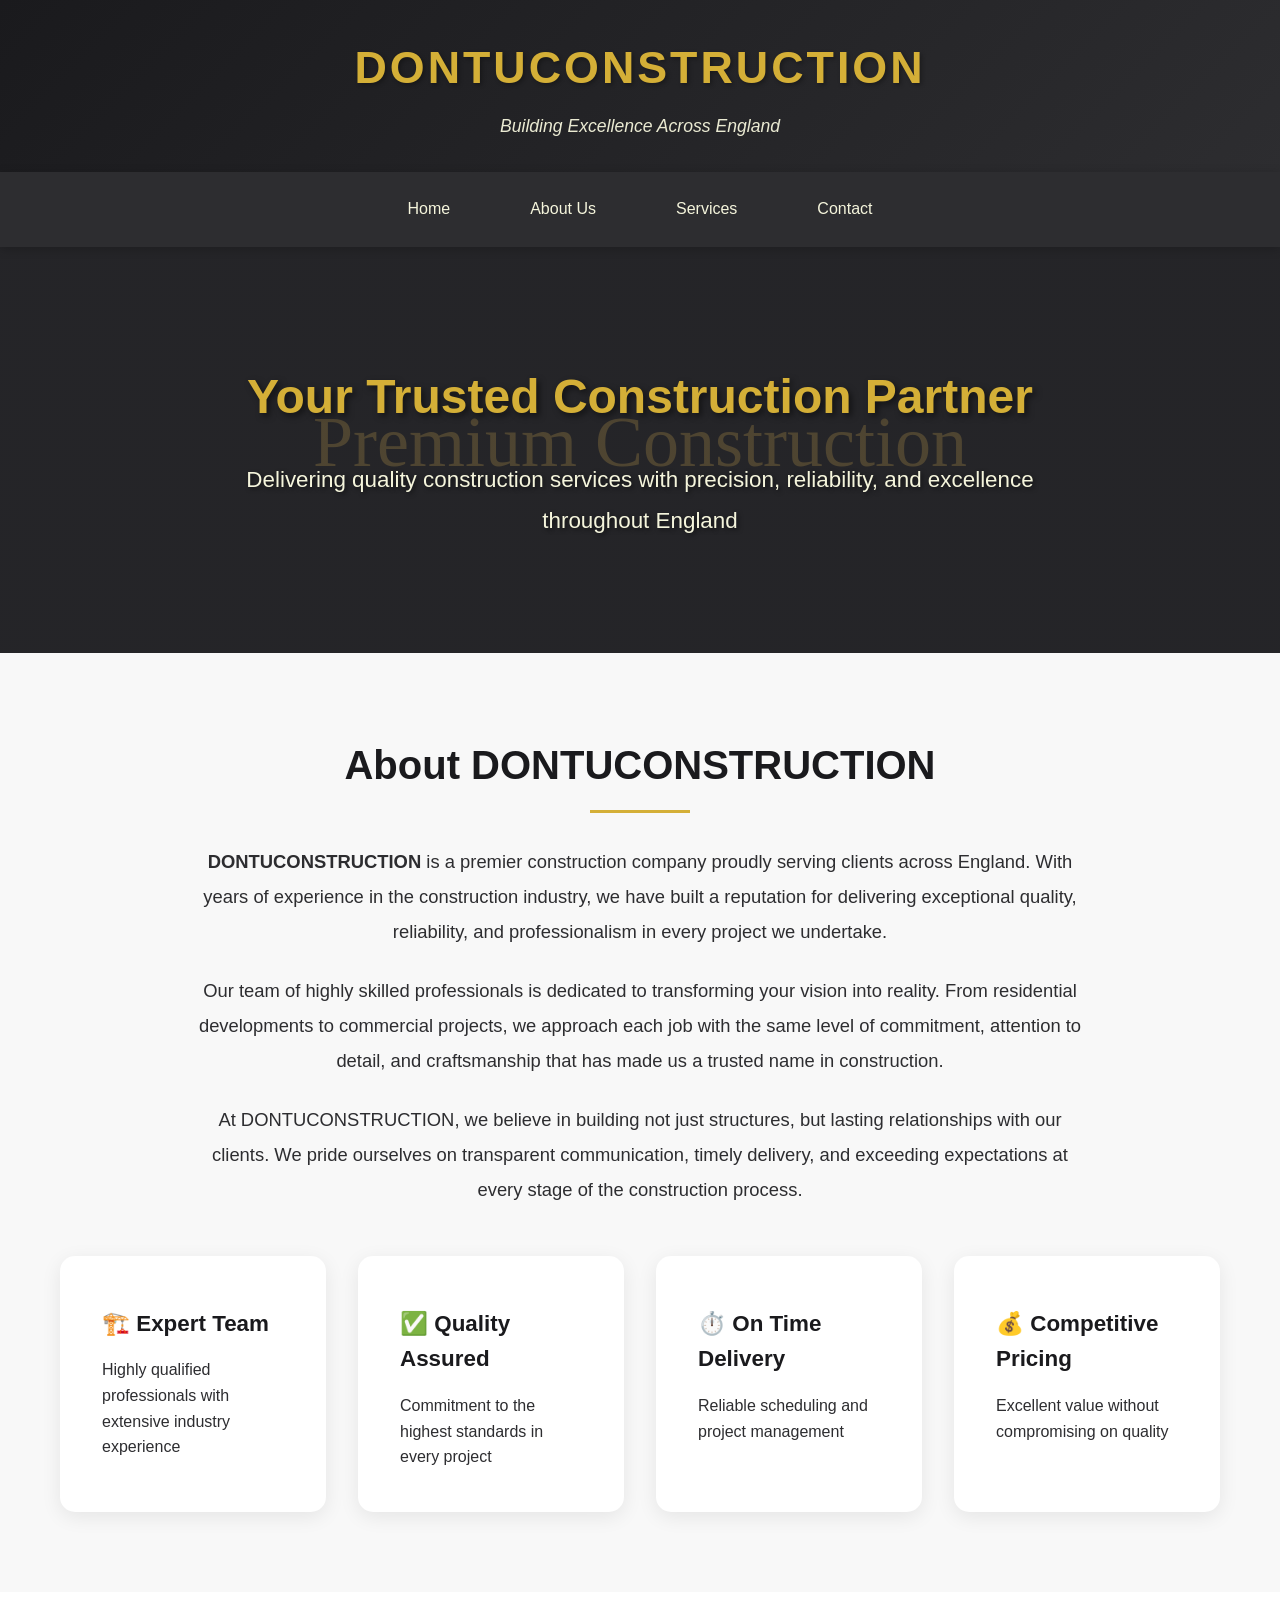
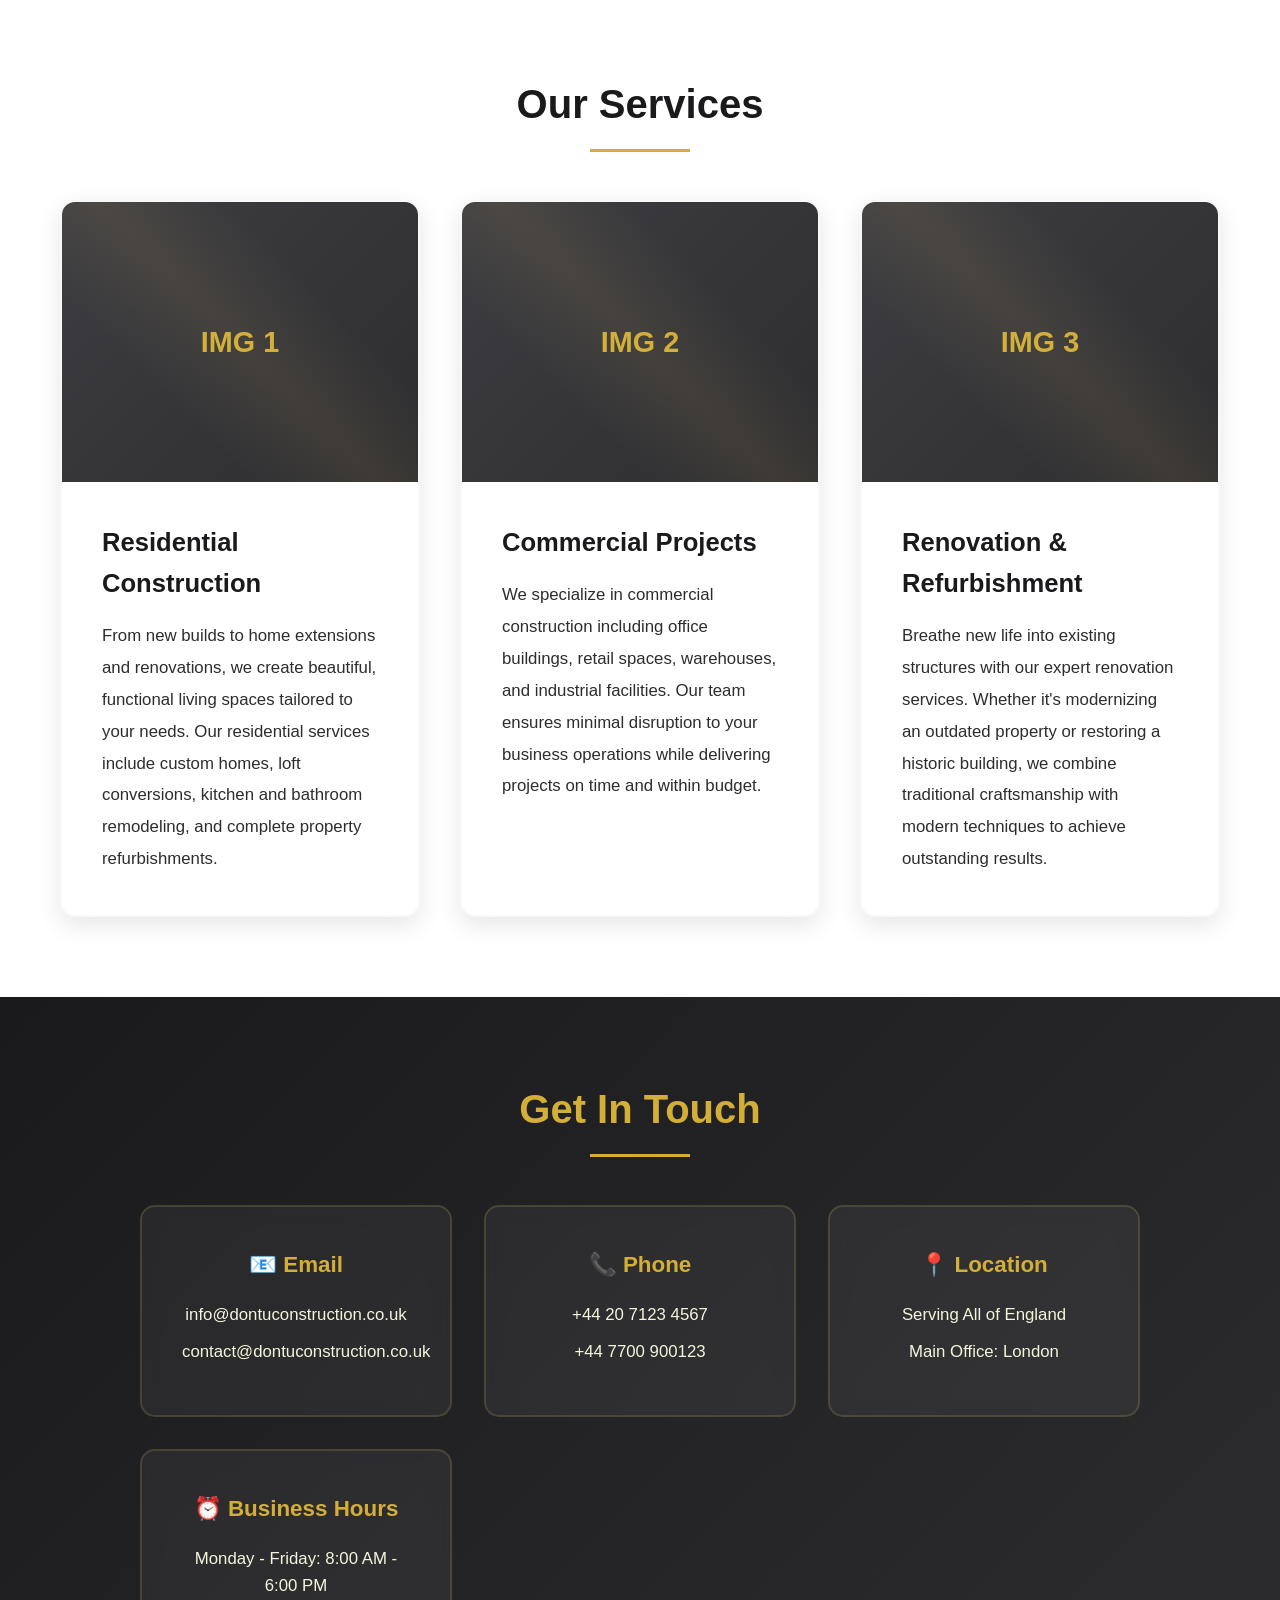
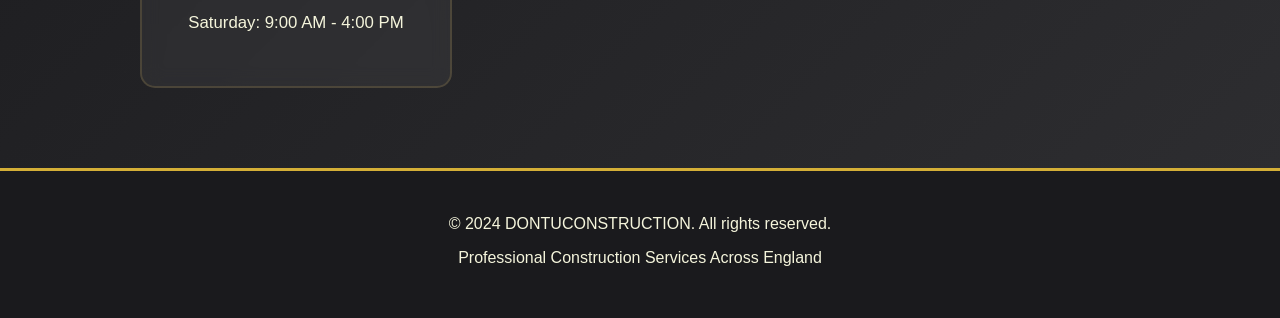
==== index.html @ 4ef3e377 "fix" ====
<!DOCTYPE html>
<html lang="en">
<head>
    <meta charset="UTF-8">
    <meta name="viewport" content="width=device-width, initial-scale=1.0">
    <title>DONTUCONSTRUCTION - Professional Building Services in England</title>
    <style>
        * {
            margin: 0;
            padding: 0;
            box-sizing: border-box;
        }

        :root {
            --primary-gold: #C9A961;
            --secondary-gold: #D4AF37;
            --dark-charcoal: #1A1A1D;
            --medium-charcoal: #2D2D30;
            --light-charcoal: #3E3E42;
            --cream: #F5F5DC;
            --white: #FFFFFF;
            --light-gray: #F8F8F8;
        }

        body {
            font-family: 'Segoe UI', Tahoma, Geneva, Verdana, sans-serif;
            line-height: 1.6;
            color: var(--dark-charcoal);
            overflow-x: hidden;
        }

        /* Header */
        header {
            background: linear-gradient(135deg, var(--dark-charcoal) 0%, var(--medium-charcoal) 100%);
            color: var(--white);
            padding: 2rem 0;
            box-shadow: 0 4px 20px rgba(0,0,0,0.3);
        }

        .container {
            max-width: 1200px;
            margin: 0 auto;
            padding: 0 20px;
        }

        .header-content {
            text-align: center;
        }

        h1 {
            font-size: 2.8rem;
            margin-bottom: 0.5rem;
            letter-spacing: 3px;
            color: var(--secondary-gold);
            text-shadow: 2px 2px 4px rgba(0,0,0,0.3);
        }

        .tagline {
            font-size: 1.1rem;
            opacity: 0.95;
            font-style: italic;
            color: var(--cream);
        }

        /* Navigation */
        nav {
            background: var(--medium-charcoal);
            padding: 1rem 0;
            position: sticky;
            top: 0;
            z-index: 100;
            box-shadow: 0 2px 10px rgba(0,0,0,0.2);
        }

        nav ul {
            list-style: none;
            display: flex;
            justify-content: center;
            flex-wrap: wrap;
        }

        nav ul li {
            margin: 0 1.5rem;
        }

        nav ul li a {
            color: var(--cream);
            text-decoration: none;
            font-weight: 500;
            transition: all 0.3s ease;
            padding: 0.5rem 1rem;
            display: block;
            border-bottom: 2px solid transparent;
        }

        nav ul li a:hover,
        nav ul li a.active {
            color: var(--secondary-gold);
            border-bottom-color: var(--secondary-gold);
        }

        /* Hero Section */
        .hero {
            background: linear-gradient(rgba(26, 26, 29, 0.7), rgba(26, 26, 29, 0.7)), 
                        url('data:image/svg+xml;utf8,<svg xmlns="http://www.w3.org/2000/svg" viewBox="0 0 1200 600"><rect fill="%233E3E42" width="1200" height="600"/><text x="50%" y="50%" font-size="48" fill="%23C9A961" text-anchor="middle" dominant-baseline="middle">Premium Construction</text></svg>');
            background-size: cover;
            background-position: center;
            background-attachment: fixed;
            color: var(--white);
            padding: 7rem 0;
            text-align: center;
        }

        .hero h2 {
            font-size: 3rem;
            margin-bottom: 1.5rem;
            text-shadow: 3px 3px 6px rgba(0,0,0,0.5);
            color: var(--secondary-gold);
            font-weight: 700;
        }

        .hero p {
            font-size: 1.4rem;
            max-width: 800px;
            margin: 0 auto;
            text-shadow: 2px 2px 4px rgba(0,0,0,0.5);
            color: var(--cream);
            line-height: 1.8;
        }

        /* About Section */
        .about {
            padding: 5rem 0;
            background: var(--light-gray);
        }

        .about h2 {
            text-align: center;
            font-size: 2.5rem;
            margin-bottom: 2rem;
            color: var(--dark-charcoal);
            position: relative;
            padding-bottom: 1rem;
        }

        .about h2::after {
            content: '';
            position: absolute;
            bottom: 0;
            left: 50%;
            transform: translateX(-50%);
            width: 100px;
            height: 3px;
            background: var(--secondary-gold);
        }

        .about-content {
            max-width: 900px;
            margin: 0 auto;
            text-align: center;
        }

        .about-content p {
            font-size: 1.15rem;
            margin-bottom: 1.5rem;
            line-height: 1.9;
            color: var(--medium-charcoal);
        }

        .about-features {
            display: grid;
            grid-template-columns: repeat(auto-fit, minmax(250px, 1fr));
            gap: 2rem;
            margin-top: 3rem;
        }

        .feature {
            background: var(--white);
            padding: 2.5rem;
            border-radius: 15px;
            box-shadow: 0 5px 20px rgba(0,0,0,0.08);
            transition: all 0.4s ease;
            border: 2px solid transparent;
        }

        .feature:hover {
            transform: translateY(-10px);
            border-color: var(--primary-gold);
            box-shadow: 0 10px 30px rgba(201, 169, 97, 0.2);
        }

        .feature h3 {
            color: var(--dark-charcoal);
            margin-bottom: 1rem;
            font-size: 1.4rem;
        }

        .feature h3::before {
            content: attr(data-icon);
            font-size: 2rem;
            display: block;
            margin-bottom: 0.5rem;
            color: var(--secondary-gold);
        }

        .feature p {
            color: var(--medium-charcoal);
        }

        /* Services Section */
        .services {
            padding: 5rem 0;
            background: var(--white);
        }

        .services h2 {
            text-align: center;
            font-size: 2.5rem;
            margin-bottom: 3rem;
            color: var(--dark-charcoal);
            position: relative;
            padding-bottom: 1rem;
        }

        .services h2::after {
            content: '';
            position: absolute;
            bottom: 0;
            left: 50%;
            transform: translateX(-50%);
            width: 100px;
            height: 3px;
            background: var(--secondary-gold);
        }

        .services-grid {
            display: grid;
            grid-template-columns: repeat(auto-fit, minmax(320px, 1fr));
            gap: 2.5rem;
        }

        .service-card {
            background: var(--white);
            border-radius: 15px;
            overflow: hidden;
            box-shadow: 0 8px 25px rgba(0,0,0,0.1);
            transition: all 0.4s ease;
            border: 2px solid var(--light-gray);
        }

        .service-card:hover {
            transform: translateY(-15px);
            box-shadow: 0 15px 40px rgba(201, 169, 97, 0.25);
            border-color: var(--primary-gold);
        }

        .service-image {
            width: 100%;
            height: 280px;
            background: linear-gradient(135deg, var(--light-charcoal) 0%, var(--medium-charcoal) 100%);
            display: flex;
            align-items: center;
            justify-content: center;
            font-size: 1.8rem;
            color: var(--secondary-gold);
            font-weight: bold;
            position: relative;
            overflow: hidden;
        }

        .service-image::after {
            content: '';
            position: absolute;
            top: 0;
            left: 0;
            right: 0;
            bottom: 0;
            background: linear-gradient(45deg, transparent 30%, rgba(201, 169, 97, 0.1) 50%, transparent 70%);
            animation: shimmer 3s infinite;
        }

        @keyframes shimmer {
            0%, 100% { transform: translateX(-100%); }
            50% { transform: translateX(100%); }
        }

        .service-content {
            padding: 2.5rem;
            background: var(--white);
        }

        .service-content h3 {
            color: var(--dark-charcoal);
            margin-bottom: 1rem;
            font-size: 1.6rem;
            font-weight: 600;
        }

        .service-content p {
            color: var(--medium-charcoal);
            line-height: 1.9;
            font-size: 1.05rem;
        }

        /* Contact Section */
        .contact {
            padding: 5rem 0;
            background: linear-gradient(135deg, var(--dark-charcoal) 0%, var(--medium-charcoal) 100%);
            color: var(--white);
            position: relative;
            overflow: hidden;
        }

        .contact::before {
            content: '';
            position: absolute;
            top: 0;
            left: 0;
            right: 0;
            bottom: 0;
            background: url('data:image/svg+xml;utf8,<svg xmlns="http://www.w3.org/2000/svg" viewBox="0 0 100 100"><circle cx="50" cy="50" r="1" fill="%23C9A961" opacity="0.1"/></svg>');
            background-size: 50px 50px;
            opacity: 0.3;
        }

        .contact h2 {
            text-align: center;
            font-size: 2.5rem;
            margin-bottom: 3rem;
            color: var(--secondary-gold);
            position: relative;
            z-index: 1;
            padding-bottom: 1rem;
        }

        .contact h2::after {
            content: '';
            position: absolute;
            bottom: 0;
            left: 50%;
            transform: translateX(-50%);
            width: 100px;
            height: 3px;
            background: var(--secondary-gold);
        }

        .contact-info {
            max-width: 1000px;
            margin: 0 auto;
            display: grid;
            grid-template-columns: repeat(auto-fit, minmax(280px, 1fr));
            gap: 2rem;
            position: relative;
            z-index: 1;
        }

        .contact-item {
            background: rgba(255,255,255,0.05);
            padding: 2.5rem;
            border-radius: 15px;
            text-align: center;
            backdrop-filter: blur(10px);
            transition: all 0.4s ease;
            border: 2px solid rgba(201, 169, 97, 0.2);
        }

        .contact-item:hover {
            background: rgba(201, 169, 97, 0.15);
            border-color: var(--secondary-gold);
            transform: translateY(-5px);
        }

        .contact-item h3 {
            font-size: 1.4rem;
            margin-bottom: 1.2rem;
            color: var(--secondary-gold);
            font-weight: 600;
        }

        .contact-item p {
            font-size: 1.05rem;
            margin-bottom: 0.6rem;
            color: var(--cream);
        }

        .contact-item a {
            color: var(--cream);
            text-decoration: none;
            transition: all 0.3s ease;
            display: inline-block;
        }

        .contact-item a:hover {
            color: var(--secondary-gold);
            transform: scale(1.05);
        }

        /* Footer */
        footer {
            background: var(--dark-charcoal);
            color: var(--cream);
            text-align: center;
            padding: 2.5rem 0;
            border-top: 3px solid var(--secondary-gold);
        }

        footer p {
            margin-bottom: 0.5rem;
            font-size: 1rem;
        }

        /* Responsive Design */
        @media (max-width: 992px) {
            .services-grid {
                grid-template-columns: repeat(auto-fit, minmax(280px, 1fr));
                gap: 2rem;
            }

            .about-features {
                grid-template-columns: repeat(auto-fit, minmax(220px, 1fr));
            }
        }

        @media (max-width: 768px) {
            h1 {
                font-size: 2rem;
                letter-spacing: 2px;
            }

            .tagline {
                font-size: 1rem;
            }

            .hero {
                padding: 4rem 0;
                background-attachment: scroll;
            }

            .hero h2 {
                font-size: 2rem;
            }

            .hero p {
                font-size: 1.1rem;
                padding: 0 1rem;
            }

            nav ul {
                flex-direction: column;
                align-items: center;
                padding: 0;
            }

            nav ul li {
                margin: 0.3rem 0;
                width: 100%;
                text-align: center;
            }

            nav ul li a {
                padding: 0.8rem 1rem;
            }

            .about,
            .services,
            .contact {
                padding: 3rem 0;
            }

            .about h2,
            .services h2,
            .contact h2 {
                font-size: 2rem;
            }

            .about-content p {
                font-size: 1.05rem;
            }

            .services-grid {
                grid-template-columns: 1fr;
                gap: 2rem;
            }

            .service-image {
                height: 220px;
            }

            .service-content {
                padding: 1.5rem;
            }

            .service-content h3 {
                font-size: 1.4rem;
            }

            .contact-info {
                grid-template-columns: 1fr;
                gap: 1.5rem;
            }

            .contact-item {
                padding: 2rem;
            }

            .about-features {
                grid-template-columns: 1fr;
                gap: 1.5rem;
            }

            .feature {
                padding: 2rem;
            }
        }

        @media (max-width: 480px) {
            .container {
                padding: 0 15px;
            }

            h1 {
                font-size: 1.6rem;
            }

            .hero h2 {
                font-size: 1.6rem;
            }

            .hero p {
                font-size: 1rem;
            }

            .about h2,
            .services h2,
            .contact h2 {
                font-size: 1.7rem;
            }

            .service-image {
                height: 200px;
                font-size: 1.5rem;
            }

            .service-content h3 {
                font-size: 1.3rem;
            }

            .service-content p {
                font-size: 1rem;
            }

            nav {
                padding: 0.5rem 0;
            }
        }

        /* Scroll Animation */
        .fade-in {
            opacity: 0;
            transform: translateY(30px);
            transition: opacity 0.6s, transform 0.6s;
        }

        .fade-in.visible {
            opacity: 1;
            transform: translateY(0);
        }
    </style>
</head>
<body>
    <!-- Header -->
    <header>
        <div class="container">
            <div class="header-content">
                <h1>DONTUCONSTRUCTION</h1>
                <p class="tagline">Building Excellence Across England</p>
            </div>
        </div>
    </header>

    <!-- Navigation -->
    <nav>
        <ul>
            <li><a href="#home">Home</a></li>
            <li><a href="#about">About Us</a></li>
            <li><a href="#services">Services</a></li>
            <li><a href="#contact">Contact</a></li>
        </ul>
    </nav>

    <!-- Hero Section -->
    <section id="home" class="hero">
        <div class="container">
            <h2>Your Trusted Construction Partner</h2>
            <p>Delivering quality construction services with precision, reliability, and excellence throughout England</p>
        </div>
    </section>

    <!-- About Section -->
    <section id="about" class="about">
        <div class="container">
            <h2 class="fade-in">About DONTUCONSTRUCTION</h2>
            <div class="about-content fade-in">
                <p>
                    <strong>DONTUCONSTRUCTION</strong> is a premier construction company proudly serving clients across England. 
                    With years of experience in the construction industry, we have built a reputation for delivering 
                    exceptional quality, reliability, and professionalism in every project we undertake.
                </p>
                <p>
                    Our team of highly skilled professionals is dedicated to transforming your vision into reality. 
                    From residential developments to commercial projects, we approach each job with the same level of 
                    commitment, attention to detail, and craftsmanship that has made us a trusted name in construction.
                </p>
                <p>
                    At DONTUCONSTRUCTION, we believe in building not just structures, but lasting relationships with 
                    our clients. We pride ourselves on transparent communication, timely delivery, and exceeding 
                    expectations at every stage of the construction process.
                </p>
            </div>

            <div class="about-features">
                <div class="feature fade-in">
                    <h3>🏗️ Expert Team</h3>
                    <p>Highly qualified professionals with extensive industry experience</p>
                </div>
                <div class="feature fade-in">
                    <h3>✅ Quality Assured</h3>
                    <p>Commitment to the highest standards in every project</p>
                </div>
                <div class="feature fade-in">
                    <h3>⏱️ On Time Delivery</h3>
                    <p>Reliable scheduling and project management</p>
                </div>
                <div class="feature fade-in">
                    <h3>💰 Competitive Pricing</h3>
                    <p>Excellent value without compromising on quality</p>
                </div>
            </div>
        </div>
    </section>

    <!-- Services Section -->
    <section id="services" class="services">
        <div class="container">
            <h2 class="fade-in">Our Services</h2>
            <div class="services-grid">
                <div class="service-card fade-in">
                    <div class="service-image">IMG 1</div>
                    <div class="service-content">
                        <h3>Residential Construction</h3>
                        <p>
                            From new builds to home extensions and renovations, we create beautiful, 
                            functional living spaces tailored to your needs. Our residential services 
                            include custom homes, loft conversions, kitchen and bathroom remodeling, 
                            and complete property refurbishments.
                        </p>
                    </div>
                </div>

                <div class="service-card fade-in">
                    <div class="service-image">IMG 2</div>
                    <div class="service-content">
                        <h3>Commercial Projects</h3>
                        <p>
                            We specialize in commercial construction including office buildings, retail 
                            spaces, warehouses, and industrial facilities. Our team ensures minimal 
                            disruption to your business operations while delivering projects on time 
                            and within budget.
                        </p>
                    </div>
                </div>

                <div class="service-card fade-in">
                    <div class="service-image">IMG 3</div>
                    <div class="service-content">
                        <h3>Renovation & Refurbishment</h3>
                        <p>
                            Breathe new life into existing structures with our expert renovation services. 
                            Whether it's modernizing an outdated property or restoring a historic building, 
                            we combine traditional craftsmanship with modern techniques to achieve 
                            outstanding results.
                        </p>
                    </div>
                </div>
            </div>
        </div>
    </section>

    <!-- Contact Section -->
    <section id="contact" class="contact">
        <div class="container">
            <h2>Get In Touch</h2>
            <div class="contact-info">
                <div class="contact-item fade-in">
                    <h3>📧 Email</h3>
                    <p><a href="mailto:info@dontuconstruction.co.uk">info@dontuconstruction.co.uk</a></p>
                    <p><a href="mailto:contact@dontuconstruction.co.uk">contact@dontuconstruction.co.uk</a></p>
                </div>

                <div class="contact-item fade-in">
                    <h3>📞 Phone</h3>
                    <p><a href="tel:+442071234567">+44 20 7123 4567</a></p>
                    <p><a href="tel:+447700900123">+44 7700 900123</a></p>
                </div>

                <div class="contact-item fade-in">
                    <h3>📍 Location</h3>
                    <p>Serving All of England</p>
                    <p>Main Office: London</p>
                </div>

                <div class="contact-item fade-in">
                    <h3>⏰ Business Hours</h3>
                    <p>Monday - Friday: 8:00 AM - 6:00 PM</p>
                    <p>Saturday: 9:00 AM - 4:00 PM</p>
                </div>
            </div>
        </div>
    </section>

    <!-- Footer -->
    <footer>
        <div class="container">
            <p>&copy; 2024 DONTUCONSTRUCTION. All rights reserved.</p>
            <p>Professional Construction Services Across England</p>
        </div>
    </footer>

    <!-- JavaScript for Scroll Animations -->
    <script>
        // Smooth scrolling for navigation links
        document.querySelectorAll('nav a').forEach(anchor => {
            anchor.addEventListener('click', function(e) {
                e.preventDefault();
                const targetId = this.getAttribute('href');
                const targetSection = document.querySelector(targetId);
                
                if (targetSection) {
                    targetSection.scrollIntoView({
                        behavior: 'smooth',
                        block: 'start'
                    });
                }
            });
        });

        // Intersection Observer for fade-in animations
        const observerOptions = {
            threshold: 0.1,
            rootMargin: '0px 0px -50px 0px'
        };

        const observer = new IntersectionObserver(function(entries) {
            entries.forEach(entry => {
                if (entry.isIntersecting) {
                    entry.target.classList.add('visible');
                }
            });
        }, observerOptions);

        // Observe all fade-in elements
        document.querySelectorAll('.fade-in').forEach(element => {
            observer.observe(element);
        });

        // Add active nav link highlighting on scroll
        window.addEventListener('scroll', () => {
            let current = '';
            const sections = document.querySelectorAll('section');
            
            sections.forEach(section => {
                const sectionTop = section.offsetTop;
                const sectionHeight = section.clientHeight;
                if (pageYOffset >= sectionTop - 200) {
                    current = section.getAttribute('id');
                }
            });

            document.querySelectorAll('nav a').forEach(link => {
                link.classList.remove('active');
                if (link.getAttribute('href') === `#${current}`) {
                    link.classList.add('active');
                }
            });
        });
    </script>
</body>
</html>
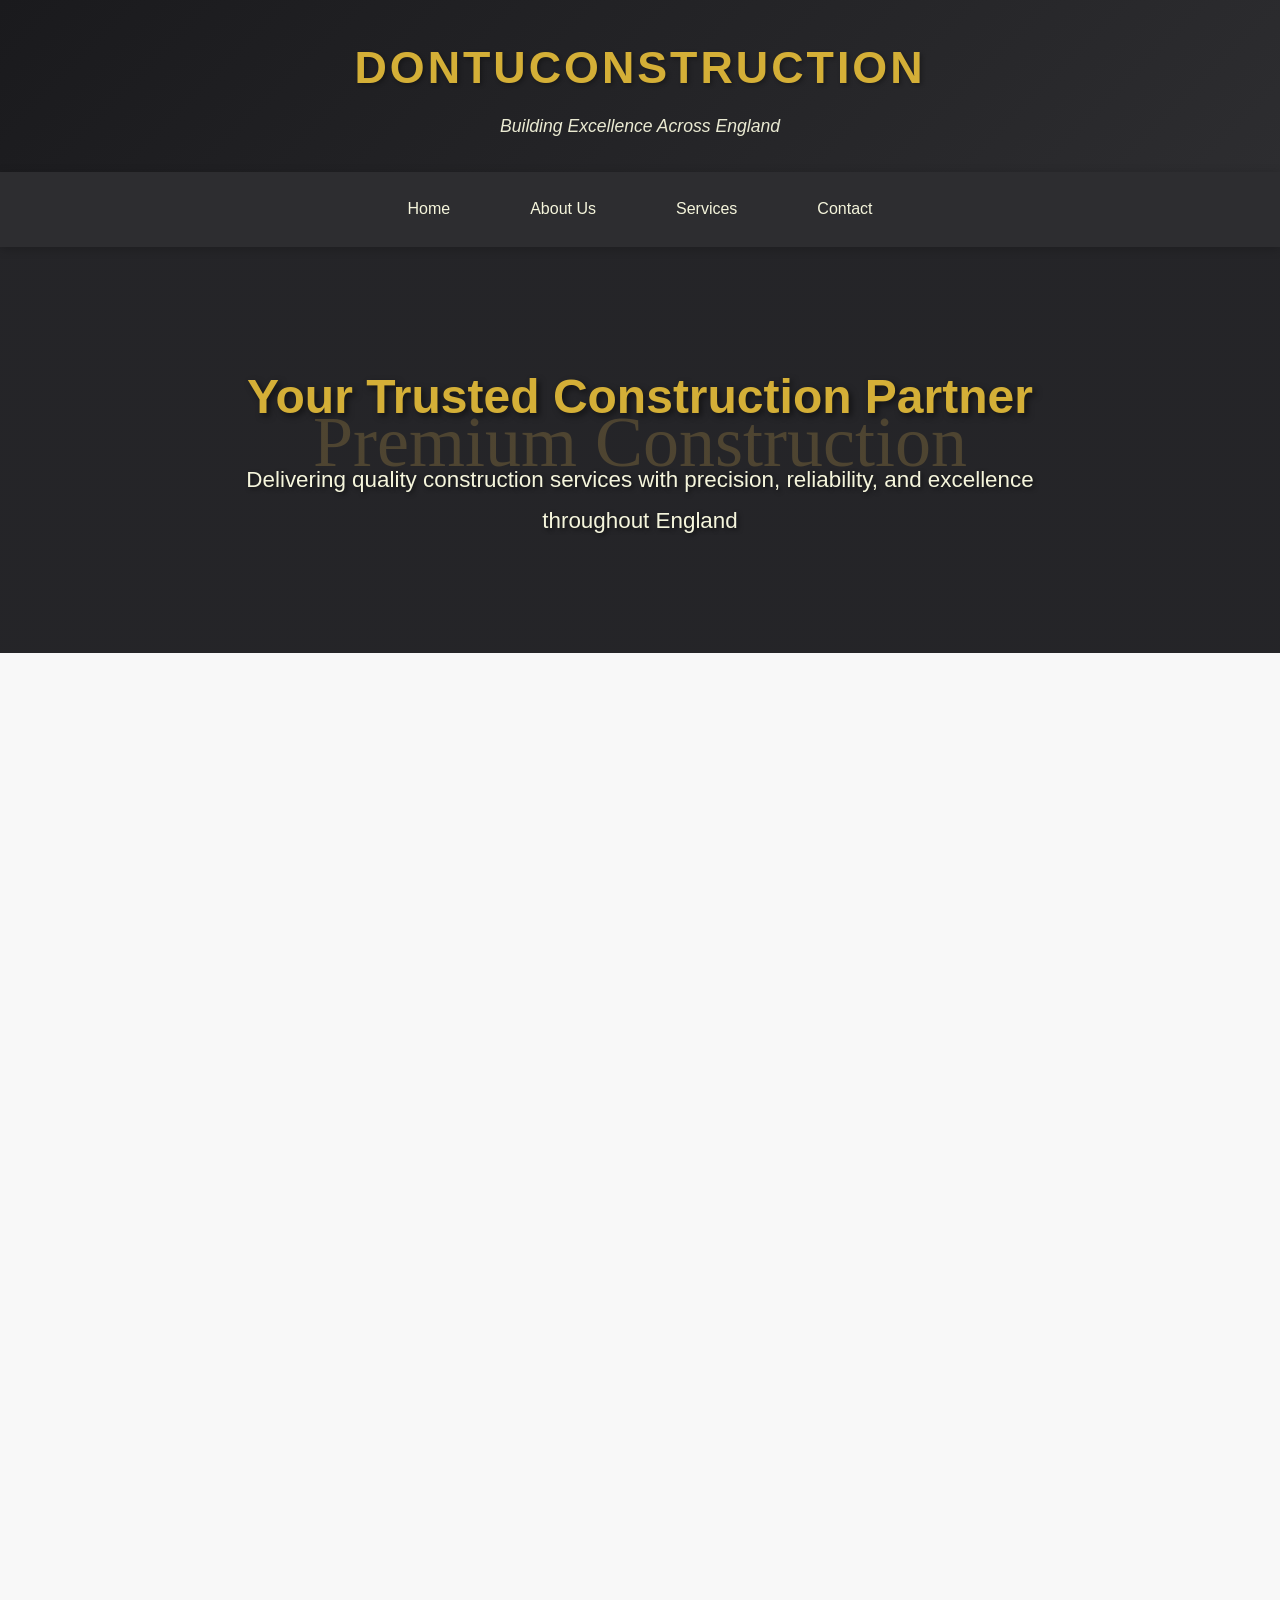
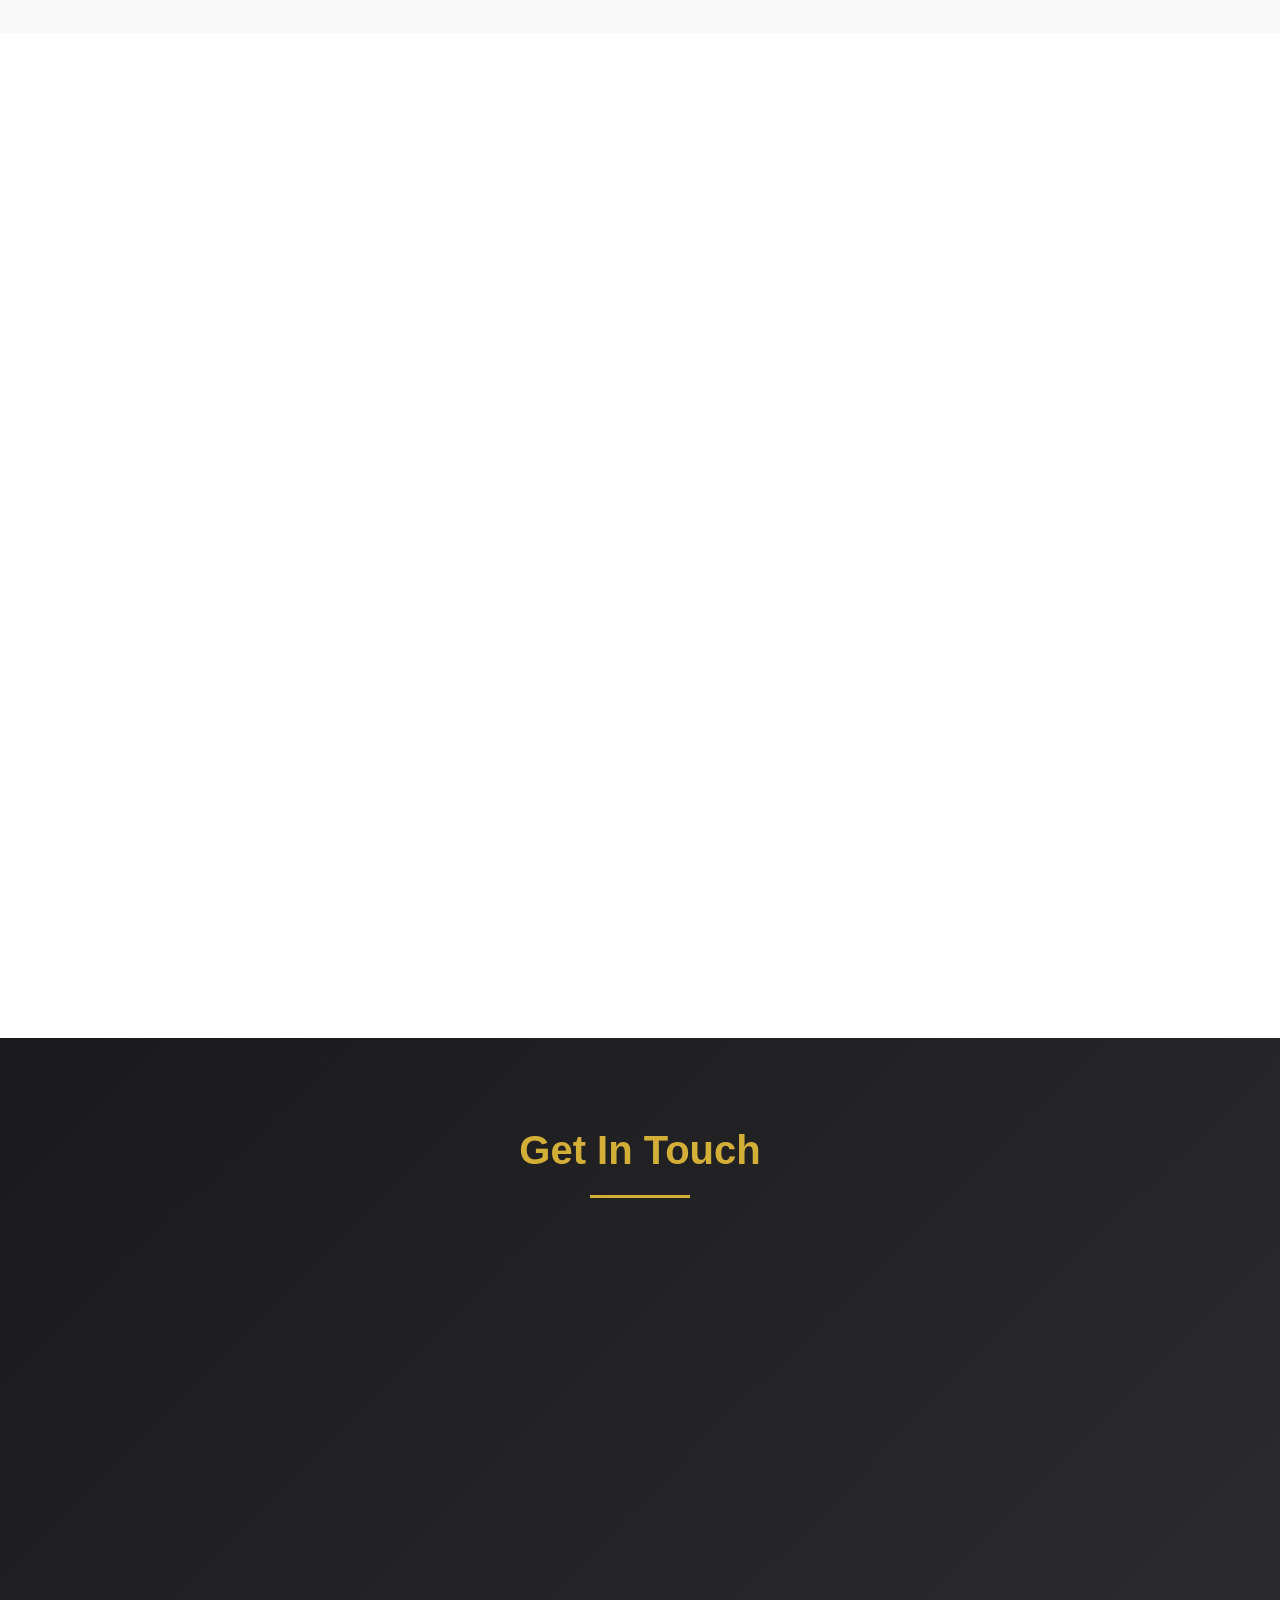
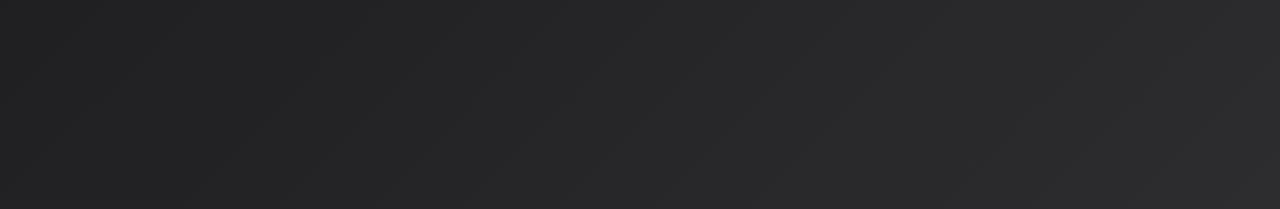
==== commit 208ae767: "sss" ====
--- a/index.html
+++ b/index.html
@@ -4,568 +4,7 @@
     <meta charset="UTF-8">
     <meta name="viewport" content="width=device-width, initial-scale=1.0">
     <title>DONTUCONSTRUCTION - Professional Building Services in England</title>
-    <style>
-        * {
-            margin: 0;
-            padding: 0;
-            box-sizing: border-box;
-        }
-
-        :root {
-            --primary-gold: #C9A961;
-            --secondary-gold: #D4AF37;
-            --dark-charcoal: #1A1A1D;
-            --medium-charcoal: #2D2D30;
-            --light-charcoal: #3E3E42;
-            --cream: #F5F5DC;
-            --white: #FFFFFF;
-            --light-gray: #F8F8F8;
-        }
-
-        body {
-            font-family: 'Segoe UI', Tahoma, Geneva, Verdana, sans-serif;
-            line-height: 1.6;
-            color: var(--dark-charcoal);
-            overflow-x: hidden;
-        }
-
-        /* Header */
-        header {
-            background: linear-gradient(135deg, var(--dark-charcoal) 0%, var(--medium-charcoal) 100%);
-            color: var(--white);
-            padding: 2rem 0;
-            box-shadow: 0 4px 20px rgba(0,0,0,0.3);
-        }
-
-        .container {
-            max-width: 1200px;
-            margin: 0 auto;
-            padding: 0 20px;
-        }
-
-        .header-content {
-            text-align: center;
-        }
-
-        h1 {
-            font-size: 2.8rem;
-            margin-bottom: 0.5rem;
-            letter-spacing: 3px;
-            color: var(--secondary-gold);
-            text-shadow: 2px 2px 4px rgba(0,0,0,0.3);
-        }
-
-        .tagline {
-            font-size: 1.1rem;
-            opacity: 0.95;
-            font-style: italic;
-            color: var(--cream);
-        }
-
-        /* Navigation */
-        nav {
-            background: var(--medium-charcoal);
-            padding: 1rem 0;
-            position: sticky;
-            top: 0;
-            z-index: 100;
-            box-shadow: 0 2px 10px rgba(0,0,0,0.2);
-        }
-
-        nav ul {
-            list-style: none;
-            display: flex;
-            justify-content: center;
-            flex-wrap: wrap;
-        }
-
-        nav ul li {
-            margin: 0 1.5rem;
-        }
-
-        nav ul li a {
-            color: var(--cream);
-            text-decoration: none;
-            font-weight: 500;
-            transition: all 0.3s ease;
-            padding: 0.5rem 1rem;
-            display: block;
-            border-bottom: 2px solid transparent;
-        }
-
-        nav ul li a:hover,
-        nav ul li a.active {
-            color: var(--secondary-gold);
-            border-bottom-color: var(--secondary-gold);
-        }
-
-        /* Hero Section */
-        .hero {
-            background: linear-gradient(rgba(26, 26, 29, 0.7), rgba(26, 26, 29, 0.7)), 
-                        url('data:image/svg+xml;utf8,<svg xmlns="http://www.w3.org/2000/svg" viewBox="0 0 1200 600"><rect fill="%233E3E42" width="1200" height="600"/><text x="50%" y="50%" font-size="48" fill="%23C9A961" text-anchor="middle" dominant-baseline="middle">Premium Construction</text></svg>');
-            background-size: cover;
-            background-position: center;
-            background-attachment: fixed;
-            color: var(--white);
-            padding: 7rem 0;
-            text-align: center;
-        }
-
-        .hero h2 {
-            font-size: 3rem;
-            margin-bottom: 1.5rem;
-            text-shadow: 3px 3px 6px rgba(0,0,0,0.5);
-            color: var(--secondary-gold);
-            font-weight: 700;
-        }
-
-        .hero p {
-            font-size: 1.4rem;
-            max-width: 800px;
-            margin: 0 auto;
-            text-shadow: 2px 2px 4px rgba(0,0,0,0.5);
-            color: var(--cream);
-            line-height: 1.8;
-        }
-
-        /* About Section */
-        .about {
-            padding: 5rem 0;
-            background: var(--light-gray);
-        }
-
-        .about h2 {
-            text-align: center;
-            font-size: 2.5rem;
-            margin-bottom: 2rem;
-            color: var(--dark-charcoal);
-            position: relative;
-            padding-bottom: 1rem;
-        }
-
-        .about h2::after {
-            content: '';
-            position: absolute;
-            bottom: 0;
-            left: 50%;
-            transform: translateX(-50%);
-            width: 100px;
-            height: 3px;
-            background: var(--secondary-gold);
-        }
-
-        .about-content {
-            max-width: 900px;
-            margin: 0 auto;
-            text-align: center;
-        }
-
-        .about-content p {
-            font-size: 1.15rem;
-            margin-bottom: 1.5rem;
-            line-height: 1.9;
-            color: var(--medium-charcoal);
-        }
-
-        .about-features {
-            display: grid;
-            grid-template-columns: repeat(auto-fit, minmax(250px, 1fr));
-            gap: 2rem;
-            margin-top: 3rem;
-        }
-
-        .feature {
-            background: var(--white);
-            padding: 2.5rem;
-            border-radius: 15px;
-            box-shadow: 0 5px 20px rgba(0,0,0,0.08);
-            transition: all 0.4s ease;
-            border: 2px solid transparent;
-        }
-
-        .feature:hover {
-            transform: translateY(-10px);
-            border-color: var(--primary-gold);
-            box-shadow: 0 10px 30px rgba(201, 169, 97, 0.2);
-        }
-
-        .feature h3 {
-            color: var(--dark-charcoal);
-            margin-bottom: 1rem;
-            font-size: 1.4rem;
-        }
-
-        .feature h3::before {
-            content: attr(data-icon);
-            font-size: 2rem;
-            display: block;
-            margin-bottom: 0.5rem;
-            color: var(--secondary-gold);
-        }
-
-        .feature p {
-            color: var(--medium-charcoal);
-        }
-
-        /* Services Section */
-        .services {
-            padding: 5rem 0;
-            background: var(--white);
-        }
-
-        .services h2 {
-            text-align: center;
-            font-size: 2.5rem;
-            margin-bottom: 3rem;
-            color: var(--dark-charcoal);
-            position: relative;
-            padding-bottom: 1rem;
-        }
-
-        .services h2::after {
-            content: '';
-            position: absolute;
-            bottom: 0;
-            left: 50%;
-            transform: translateX(-50%);
-            width: 100px;
-            height: 3px;
-            background: var(--secondary-gold);
-        }
-
-        .services-grid {
-            display: grid;
-            grid-template-columns: repeat(auto-fit, minmax(320px, 1fr));
-            gap: 2.5rem;
-        }
-
-        .service-card {
-            background: var(--white);
-            border-radius: 15px;
-            overflow: hidden;
-            box-shadow: 0 8px 25px rgba(0,0,0,0.1);
-            transition: all 0.4s ease;
-            border: 2px solid var(--light-gray);
-        }
-
-        .service-card:hover {
-            transform: translateY(-15px);
-            box-shadow: 0 15px 40px rgba(201, 169, 97, 0.25);
-            border-color: var(--primary-gold);
-        }
-
-        .service-image {
-            width: 100%;
-            height: 280px;
-            background: linear-gradient(135deg, var(--light-charcoal) 0%, var(--medium-charcoal) 100%);
-            display: flex;
-            align-items: center;
-            justify-content: center;
-            font-size: 1.8rem;
-            color: var(--secondary-gold);
-            font-weight: bold;
-            position: relative;
-            overflow: hidden;
-        }
-
-        .service-image::after {
-            content: '';
-            position: absolute;
-            top: 0;
-            left: 0;
-            right: 0;
-            bottom: 0;
-            background: linear-gradient(45deg, transparent 30%, rgba(201, 169, 97, 0.1) 50%, transparent 70%);
-            animation: shimmer 3s infinite;
-        }
-
-        @keyframes shimmer {
-            0%, 100% { transform: translateX(-100%); }
-            50% { transform: translateX(100%); }
-        }
-
-        .service-content {
-            padding: 2.5rem;
-            background: var(--white);
-        }
-
-        .service-content h3 {
-            color: var(--dark-charcoal);
-            margin-bottom: 1rem;
-            font-size: 1.6rem;
-            font-weight: 600;
-        }
-
-        .service-content p {
-            color: var(--medium-charcoal);
-            line-height: 1.9;
-            font-size: 1.05rem;
-        }
-
-        /* Contact Section */
-        .contact {
-            padding: 5rem 0;
-            background: linear-gradient(135deg, var(--dark-charcoal) 0%, var(--medium-charcoal) 100%);
-            color: var(--white);
-            position: relative;
-            overflow: hidden;
-        }
-
-        .contact::before {
-            content: '';
-            position: absolute;
-            top: 0;
-            left: 0;
-            right: 0;
-            bottom: 0;
-            background: url('data:image/svg+xml;utf8,<svg xmlns="http://www.w3.org/2000/svg" viewBox="0 0 100 100"><circle cx="50" cy="50" r="1" fill="%23C9A961" opacity="0.1"/></svg>');
-            background-size: 50px 50px;
-            opacity: 0.3;
-        }
-
-        .contact h2 {
-            text-align: center;
-            font-size: 2.5rem;
-            margin-bottom: 3rem;
-            color: var(--secondary-gold);
-            position: relative;
-            z-index: 1;
-            padding-bottom: 1rem;
-        }
-
-        .contact h2::after {
-            content: '';
-            position: absolute;
-            bottom: 0;
-            left: 50%;
-            transform: translateX(-50%);
-            width: 100px;
-            height: 3px;
-            background: var(--secondary-gold);
-        }
-
-        .contact-info {
-            max-width: 1000px;
-            margin: 0 auto;
-            display: grid;
-            grid-template-columns: repeat(auto-fit, minmax(280px, 1fr));
-            gap: 2rem;
-            position: relative;
-            z-index: 1;
-        }
-
-        .contact-item {
-            background: rgba(255,255,255,0.05);
-            padding: 2.5rem;
-            border-radius: 15px;
-            text-align: center;
-            backdrop-filter: blur(10px);
-            transition: all 0.4s ease;
-            border: 2px solid rgba(201, 169, 97, 0.2);
-        }
-
-        .contact-item:hover {
-            background: rgba(201, 169, 97, 0.15);
-            border-color: var(--secondary-gold);
-            transform: translateY(-5px);
-        }
-
-        .contact-item h3 {
-            font-size: 1.4rem;
-            margin-bottom: 1.2rem;
-            color: var(--secondary-gold);
-            font-weight: 600;
-        }
-
-        .contact-item p {
-            font-size: 1.05rem;
-            margin-bottom: 0.6rem;
-            color: var(--cream);
-        }
-
-        .contact-item a {
-            color: var(--cream);
-            text-decoration: none;
-            transition: all 0.3s ease;
-            display: inline-block;
-        }
-
-        .contact-item a:hover {
-            color: var(--secondary-gold);
-            transform: scale(1.05);
-        }
-
-        /* Footer */
-        footer {
-            background: var(--dark-charcoal);
-            color: var(--cream);
-            text-align: center;
-            padding: 2.5rem 0;
-            border-top: 3px solid var(--secondary-gold);
-        }
-
-        footer p {
-            margin-bottom: 0.5rem;
-            font-size: 1rem;
-        }
-
-        /* Responsive Design */
-        @media (max-width: 992px) {
-            .services-grid {
-                grid-template-columns: repeat(auto-fit, minmax(280px, 1fr));
-                gap: 2rem;
-            }
-
-            .about-features {
-                grid-template-columns: repeat(auto-fit, minmax(220px, 1fr));
-            }
-        }
-
-        @media (max-width: 768px) {
-            h1 {
-                font-size: 2rem;
-                letter-spacing: 2px;
-            }
-
-            .tagline {
-                font-size: 1rem;
-            }
-
-            .hero {
-                padding: 4rem 0;
-                background-attachment: scroll;
-            }
-
-            .hero h2 {
-                font-size: 2rem;
-            }
-
-            .hero p {
-                font-size: 1.1rem;
-                padding: 0 1rem;
-            }
-
-            nav ul {
-                flex-direction: column;
-                align-items: center;
-                padding: 0;
-            }
-
-            nav ul li {
-                margin: 0.3rem 0;
-                width: 100%;
-                text-align: center;
-            }
-
-            nav ul li a {
-                padding: 0.8rem 1rem;
-            }
-
-            .about,
-            .services,
-            .contact {
-                padding: 3rem 0;
-            }
-
-            .about h2,
-            .services h2,
-            .contact h2 {
-                font-size: 2rem;
-            }
-
-            .about-content p {
-                font-size: 1.05rem;
-            }
-
-            .services-grid {
-                grid-template-columns: 1fr;
-                gap: 2rem;
-            }
-
-            .service-image {
-                height: 220px;
-            }
-
-            .service-content {
-                padding: 1.5rem;
-            }
-
-            .service-content h3 {
-                font-size: 1.4rem;
-            }
-
-            .contact-info {
-                grid-template-columns: 1fr;
-                gap: 1.5rem;
-            }
-
-            .contact-item {
-                padding: 2rem;
-            }
-
-            .about-features {
-                grid-template-columns: 1fr;
-                gap: 1.5rem;
-            }
-
-            .feature {
-                padding: 2rem;
-            }
-        }
-
-        @media (max-width: 480px) {
-            .container {
-                padding: 0 15px;
-            }
-
-            h1 {
-                font-size: 1.6rem;
-            }
-
-            .hero h2 {
-                font-size: 1.6rem;
-            }
-
-            .hero p {
-                font-size: 1rem;
-            }
-
-            .about h2,
-            .services h2,
-            .contact h2 {
-                font-size: 1.7rem;
-            }
-
-            .service-image {
-                height: 200px;
-                font-size: 1.5rem;
-            }
-
-            .service-content h3 {
-                font-size: 1.3rem;
-            }
-
-            .service-content p {
-                font-size: 1rem;
-            }
-
-            nav {
-                padding: 0.5rem 0;
-            }
-        }
-
-        /* Scroll Animation */
-        .fade-in {
-            opacity: 0;
-            transform: translateY(30px);
-            transition: opacity 0.6s, transform 0.6s;
-        }
-
-        .fade-in.visible {
-            opacity: 1;
-            transform: translateY(0);
-        }
-    </style>
+    <link rel="stylesheet" href="css/style.css">
 </head>
 <body>
     <!-- Header -->
@@ -620,19 +59,19 @@
 
             <div class="about-features">
                 <div class="feature fade-in">
-                    <h3>🏗️ Expert Team</h3>
+                    <h3 data-icon="🏗️">Expert Team</h3>
                     <p>Highly qualified professionals with extensive industry experience</p>
                 </div>
                 <div class="feature fade-in">
-                    <h3>✅ Quality Assured</h3>
+                    <h3 data-icon="✅">Quality Assured</h3>
                     <p>Commitment to the highest standards in every project</p>
                 </div>
                 <div class="feature fade-in">
-                    <h3>⏱️ On Time Delivery</h3>
+                    <h3 data-icon="⏱️">On Time Delivery</h3>
                     <p>Reliable scheduling and project management</p>
                 </div>
                 <div class="feature fade-in">
-                    <h3>💰 Competitive Pricing</h3>
+                    <h3 data-icon="💰">Competitive Pricing</h3>
                     <p>Excellent value without compromising on quality</p>
                 </div>
             </div>
@@ -693,8 +132,8 @@
             <div class="contact-info">
                 <div class="contact-item fade-in">
                     <h3>📧 Email</h3>
-                    <p><a href="mailto:info@dontuconstruction.co.uk">info@dontuconstruction.co.uk</a></p>
-                    <p><a href="mailto:contact@dontuconstruction.co.uk">contact@dontuconstruction.co.uk</a></p>
+                    <p><a href="/cdn-cgi/l/email-protection#b3daddd5dcf3d7dcddc7c6d0dcddc0c7c1c6d0c7dadcdd9dd0dc9dc6d8"><span class="__cf_email__" data-cfemail="bbd2d5ddd4fbdfd4d5cfced8d4d5c8cfc9ced8cfd2d4d595d8d495ced0">[email&#160;protected]</span></a></p>
+                    <p><a href="/cdn-cgi/l/email-protection#3e5d51504a5f5d4a7e5a51504a4b5d51504d4a4c4b5d4a575150105d51104b55"><span class="__cf_email__" data-cfemail="284b47465c494b5c684c47465c5d4b47465b5c5a5d4b5c414746064b47065d43">[email&#160;protected]</span></a></p>
                 </div>
 
                 <div class="contact-item fade-in">
@@ -718,71 +157,4 @@
         </div>
     </section>
 
-    <!-- Footer -->
-    <footer>
-        <div class="container">
-            <p>&copy; 2024 DONTUCONSTRUCTION. All rights reserved.</p>
-            <p>Professional Construction Services Across England</p>
-        </div>
-    </footer>
-
-    <!-- JavaScript for Scroll Animations -->
-    <script>
-        // Smooth scrolling for navigation links
-        document.querySelectorAll('nav a').forEach(anchor => {
-            anchor.addEventListener('click', function(e) {
-                e.preventDefault();
-                const targetId = this.getAttribute('href');
-                const targetSection = document.querySelector(targetId);
-                
-                if (targetSection) {
-                    targetSection.scrollIntoView({
-                        behavior: 'smooth',
-                        block: 'start'
-                    });
-                }
-            });
-        });
-
-        // Intersection Observer for fade-in animations
-        const observerOptions = {
-            threshold: 0.1,
-            rootMargin: '0px 0px -50px 0px'
-        };
-
-        const observer = new IntersectionObserver(function(entries) {
-            entries.forEach(entry => {
-                if (entry.isIntersecting) {
-                    entry.target.classList.add('visible');
-                }
-            });
-        }, observerOptions);
-
-        // Observe all fade-in elements
-        document.querySelectorAll('.fade-in').forEach(element => {
-            observer.observe(element);
-        });
-
-        // Add active nav link highlighting on scroll
-        window.addEventListener('scroll', () => {
-            let current = '';
-            const sections = document.querySelectorAll('section');
-            
-            sections.forEach(section => {
-                const sectionTop = section.offsetTop;
-                const sectionHeight = section.clientHeight;
-                if (pageYOffset >= sectionTop - 200) {
-                    current = section.getAttribute('id');
-                }
-            });
-
-            document.querySelectorAll('nav a').forEach(link => {
-                link.classList.remove('active');
-                if (link.getAttribute('href') === `#${current}`) {
-                    link.classList.add('active');
-                }
-            });
-        });
-    </script>
-</body>
-</html>
+    
--- a/css/style.css
+++ b/css/style.css
@@ -0,0 +1,570 @@
+/* ==========================================
+   DONTUCONSTRUCTION - Premium Styles
+   ========================================== */
+
+/* ========== RESET & VARIABLES ========== */
+* {
+    margin: 0;
+    padding: 0;
+    box-sizing: border-box;
+}
+
+:root {
+    --primary-gold: #C9A961;
+    --secondary-gold: #D4AF37;
+    --dark-charcoal: #1A1A1D;
+    --medium-charcoal: #2D2D30;
+    --light-charcoal: #3E3E42;
+    --cream: #F5F5DC;
+    --white: #FFFFFF;
+    --light-gray: #F8F8F8;
+}
+
+body {
+    font-family: 'Segoe UI', Tahoma, Geneva, Verdana, sans-serif;
+    line-height: 1.6;
+    color: var(--dark-charcoal);
+    overflow-x: hidden;
+}
+
+/* ========== UTILITY CLASSES ========== */
+.container {
+    max-width: 1200px;
+    margin: 0 auto;
+    padding: 0 20px;
+}
+
+/* ========== HEADER ========== */
+header {
+    background: linear-gradient(135deg, var(--dark-charcoal) 0%, var(--medium-charcoal) 100%);
+    color: var(--white);
+    padding: 2rem 0;
+    box-shadow: 0 4px 20px rgba(0,0,0,0.3);
+}
+
+.header-content {
+    text-align: center;
+}
+
+h1 {
+    font-size: 2.8rem;
+    margin-bottom: 0.5rem;
+    letter-spacing: 3px;
+    color: var(--secondary-gold);
+    text-shadow: 2px 2px 4px rgba(0,0,0,0.3);
+}
+
+.tagline {
+    font-size: 1.1rem;
+    opacity: 0.95;
+    font-style: italic;
+    color: var(--cream);
+}
+
+/* ========== NAVIGATION ========== */
+nav {
+    background: var(--medium-charcoal);
+    padding: 1rem 0;
+    position: sticky;
+    top: 0;
+    z-index: 100;
+    box-shadow: 0 2px 10px rgba(0,0,0,0.2);
+}
+
+nav ul {
+    list-style: none;
+    display: flex;
+    justify-content: center;
+    flex-wrap: wrap;
+}
+
+nav ul li {
+    margin: 0 1.5rem;
+}
+
+nav ul li a {
+    color: var(--cream);
+    text-decoration: none;
+    font-weight: 500;
+    transition: all 0.3s ease;
+    padding: 0.5rem 1rem;
+    display: block;
+    border-bottom: 2px solid transparent;
+}
+
+nav ul li a:hover,
+nav ul li a.active {
+    color: var(--secondary-gold);
+    border-bottom-color: var(--secondary-gold);
+}
+
+/* ========== HERO SECTION ========== */
+.hero {
+    background: linear-gradient(rgba(26, 26, 29, 0.7), rgba(26, 26, 29, 0.7)), 
+                url('data:image/svg+xml;utf8,<svg xmlns="http://www.w3.org/2000/svg" viewBox="0 0 1200 600"><rect fill="%233E3E42" width="1200" height="600"/><text x="50%" y="50%" font-size="48" fill="%23C9A961" text-anchor="middle" dominant-baseline="middle">Premium Construction</text></svg>');
+    background-size: cover;
+    background-position: center;
+    background-attachment: fixed;
+    color: var(--white);
+    padding: 7rem 0;
+    text-align: center;
+}
+
+.hero h2 {
+    font-size: 3rem;
+    margin-bottom: 1.5rem;
+    text-shadow: 3px 3px 6px rgba(0,0,0,0.5);
+    color: var(--secondary-gold);
+    font-weight: 700;
+}
+
+.hero p {
+    font-size: 1.4rem;
+    max-width: 800px;
+    margin: 0 auto;
+    text-shadow: 2px 2px 4px rgba(0,0,0,0.5);
+    color: var(--cream);
+    line-height: 1.8;
+}
+
+/* ========== ABOUT SECTION ========== */
+.about {
+    padding: 5rem 0;
+    background: var(--light-gray);
+}
+
+.about h2 {
+    text-align: center;
+    font-size: 2.5rem;
+    margin-bottom: 2rem;
+    color: var(--dark-charcoal);
+    position: relative;
+    padding-bottom: 1rem;
+}
+
+.about h2::after {
+    content: '';
+    position: absolute;
+    bottom: 0;
+    left: 50%;
+    transform: translateX(-50%);
+    width: 100px;
+    height: 3px;
+    background: var(--secondary-gold);
+}
+
+.about-content {
+    max-width: 900px;
+    margin: 0 auto;
+    text-align: center;
+}
+
+.about-content p {
+    font-size: 1.15rem;
+    margin-bottom: 1.5rem;
+    line-height: 1.9;
+    color: var(--medium-charcoal);
+}
+
+.about-features {
+    display: grid;
+    grid-template-columns: repeat(auto-fit, minmax(250px, 1fr));
+    gap: 2rem;
+    margin-top: 3rem;
+}
+
+.feature {
+    background: var(--white);
+    padding: 2.5rem;
+    border-radius: 15px;
+    box-shadow: 0 5px 20px rgba(0,0,0,0.08);
+    transition: all 0.4s ease;
+    border: 2px solid transparent;
+}
+
+.feature:hover {
+    transform: translateY(-10px);
+    border-color: var(--primary-gold);
+    box-shadow: 0 10px 30px rgba(201, 169, 97, 0.2);
+}
+
+.feature h3 {
+    color: var(--dark-charcoal);
+    margin-bottom: 1rem;
+    font-size: 1.4rem;
+}
+
+.feature h3::before {
+    content: attr(data-icon);
+    font-size: 2rem;
+    display: block;
+    margin-bottom: 0.5rem;
+    color: var(--secondary-gold);
+}
+
+.feature p {
+    color: var(--medium-charcoal);
+}
+
+/* ========== SERVICES SECTION ========== */
+.services {
+    padding: 5rem 0;
+    background: var(--white);
+}
+
+.services h2 {
+    text-align: center;
+    font-size: 2.5rem;
+    margin-bottom: 3rem;
+    color: var(--dark-charcoal);
+    position: relative;
+    padding-bottom: 1rem;
+}
+
+.services h2::after {
+    content: '';
+    position: absolute;
+    bottom: 0;
+    left: 50%;
+    transform: translateX(-50%);
+    width: 100px;
+    height: 3px;
+    background: var(--secondary-gold);
+}
+
+.services-grid {
+    display: grid;
+    grid-template-columns: repeat(auto-fit, minmax(320px, 1fr));
+    gap: 2.5rem;
+}
+
+.service-card {
+    background: var(--white);
+    border-radius: 15px;
+    overflow: hidden;
+    box-shadow: 0 8px 25px rgba(0,0,0,0.1);
+    transition: all 0.4s ease;
+    border: 2px solid var(--light-gray);
+}
+
+.service-card:hover {
+    transform: translateY(-15px);
+    box-shadow: 0 15px 40px rgba(201, 169, 97, 0.25);
+    border-color: var(--primary-gold);
+}
+
+.service-image {
+    width: 100%;
+    height: 280px;
+    background: linear-gradient(135deg, var(--light-charcoal) 0%, var(--medium-charcoal) 100%);
+    display: flex;
+    align-items: center;
+    justify-content: center;
+    font-size: 1.8rem;
+    color: var(--secondary-gold);
+    font-weight: bold;
+    position: relative;
+    overflow: hidden;
+}
+
+.service-image::after {
+    content: '';
+    position: absolute;
+    top: 0;
+    left: 0;
+    right: 0;
+    bottom: 0;
+    background: linear-gradient(45deg, transparent 30%, rgba(201, 169, 97, 0.1) 50%, transparent 70%);
+    animation: shimmer 3s infinite;
+}
+
+@keyframes shimmer {
+    0%, 100% { transform: translateX(-100%); }
+    50% { transform: translateX(100%); }
+}
+
+.service-content {
+    padding: 2.5rem;
+    background: var(--white);
+}
+
+.service-content h3 {
+    color: var(--dark-charcoal);
+    margin-bottom: 1rem;
+    font-size: 1.6rem;
+    font-weight: 600;
+}
+
+.service-content p {
+    color: var(--medium-charcoal);
+    line-height: 1.9;
+    font-size: 1.05rem;
+}
+
+/* ========== CONTACT SECTION ========== */
+.contact {
+    padding: 5rem 0;
+    background: linear-gradient(135deg, var(--dark-charcoal) 0%, var(--medium-charcoal) 100%);
+    color: var(--white);
+    position: relative;
+    overflow: hidden;
+}
+
+.contact::before {
+    content: '';
+    position: absolute;
+    top: 0;
+    left: 0;
+    right: 0;
+    bottom: 0;
+    background: url('data:image/svg+xml;utf8,<svg xmlns="http://www.w3.org/2000/svg" viewBox="0 0 100 100"><circle cx="50" cy="50" r="1" fill="%23C9A961" opacity="0.1"/></svg>');
+    background-size: 50px 50px;
+    opacity: 0.3;
+}
+
+.contact h2 {
+    text-align: center;
+    font-size: 2.5rem;
+    margin-bottom: 3rem;
+    color: var(--secondary-gold);
+    position: relative;
+    z-index: 1;
+    padding-bottom: 1rem;
+}
+
+.contact h2::after {
+    content: '';
+    position: absolute;
+    bottom: 0;
+    left: 50%;
+    transform: translateX(-50%);
+    width: 100px;
+    height: 3px;
+    background: var(--secondary-gold);
+}
+
+.contact-info {
+    max-width: 1000px;
+    margin: 0 auto;
+    display: grid;
+    grid-template-columns: repeat(auto-fit, minmax(280px, 1fr));
+    gap: 2rem;
+    position: relative;
+    z-index: 1;
+}
+
+.contact-item {
+    background: rgba(255,255,255,0.05);
+    padding: 2.5rem;
+    border-radius: 15px;
+    text-align: center;
+    backdrop-filter: blur(10px);
+    transition: all 0.4s ease;
+    border: 2px solid rgba(201, 169, 97, 0.2);
+}
+
+.contact-item:hover {
+    background: rgba(201, 169, 97, 0.15);
+    border-color: var(--secondary-gold);
+    transform: translateY(-5px);
+}
+
+.contact-item h3 {
+    font-size: 1.4rem;
+    margin-bottom: 1.2rem;
+    color: var(--secondary-gold);
+    font-weight: 600;
+}
+
+.contact-item p {
+    font-size: 1.05rem;
+    margin-bottom: 0.6rem;
+    color: var(--cream);
+}
+
+.contact-item a {
+    color: var(--cream);
+    text-decoration: none;
+    transition: all 0.3s ease;
+    display: inline-block;
+}
+
+.contact-item a:hover {
+    color: var(--secondary-gold);
+    transform: scale(1.05);
+}
+
+/* ========== FOOTER ========== */
+footer {
+    background: var(--dark-charcoal);
+    color: var(--cream);
+    text-align: center;
+    padding: 2.5rem 0;
+    border-top: 3px solid var(--secondary-gold);
+}
+
+footer p {
+    margin-bottom: 0.5rem;
+    font-size: 1rem;
+}
+
+/* ========== ANIMATIONS ========== */
+.fade-in {
+    opacity: 0;
+    transform: translateY(30px);
+    transition: opacity 0.6s, transform 0.6s;
+}
+
+.fade-in.visible {
+    opacity: 1;
+    transform: translateY(0);
+}
+
+/* ========== RESPONSIVE DESIGN ========== */
+
+/* Tablet */
+@media (max-width: 992px) {
+    .services-grid {
+        grid-template-columns: repeat(auto-fit, minmax(280px, 1fr));
+        gap: 2rem;
+    }
+
+    .about-features {
+        grid-template-columns: repeat(auto-fit, minmax(220px, 1fr));
+    }
+}
+
+/* Mobile Large */
+@media (max-width: 768px) {
+    h1 {
+        font-size: 2rem;
+        letter-spacing: 2px;
+    }
+
+    .tagline {
+        font-size: 1rem;
+    }
+
+    .hero {
+        padding: 4rem 0;
+        background-attachment: scroll;
+    }
+
+    .hero h2 {
+        font-size: 2rem;
+    }
+
+    .hero p {
+        font-size: 1.1rem;
+        padding: 0 1rem;
+    }
+
+    nav ul {
+        flex-direction: column;
+        align-items: center;
+        padding: 0;
+    }
+
+    nav ul li {
+        margin: 0.3rem 0;
+        width: 100%;
+        text-align: center;
+    }
+
+    nav ul li a {
+        padding: 0.8rem 1rem;
+    }
+
+    .about,
+    .services,
+    .contact {
+        padding: 3rem 0;
+    }
+
+    .about h2,
+    .services h2,
+    .contact h2 {
+        font-size: 2rem;
+    }
+
+    .about-content p {
+        font-size: 1.05rem;
+    }
+
+    .services-grid {
+        grid-template-columns: 1fr;
+        gap: 2rem;
+    }
+
+    .service-image {
+        height: 220px;
+    }
+
+    .service-content {
+        padding: 1.5rem;
+    }
+
+    .service-content h3 {
+        font-size: 1.4rem;
+    }
+
+    .contact-info {
+        grid-template-columns: 1fr;
+        gap: 1.5rem;
+    }
+
+    .contact-item {
+        padding: 2rem;
+    }
+
+    .about-features {
+        grid-template-columns: 1fr;
+        gap: 1.5rem;
+    }
+
+    .feature {
+        padding: 2rem;
+    }
+}
+
+/* Mobile Small */
+@media (max-width: 480px) {
+    .container {
+        padding: 0 15px;
+    }
+
+    h1 {
+        font-size: 1.6rem;
+    }
+
+    .hero h2 {
+        font-size: 1.6rem;
+    }
+
+    .hero p {
+        font-size: 1rem;
+    }
+
+    .about h2,
+    .services h2,
+    .contact h2 {
+        font-size: 1.7rem;
+    }
+
+    .service-image {
+        height: 200px;
+        font-size: 1.5rem;
+    }
+
+    .service-content h3 {
+        font-size: 1.3rem;
+    }
+
+    .service-content p {
+        font-size: 1rem;
+    }
+
+    nav {
+        padding: 0.5rem 0;
+    }
+}
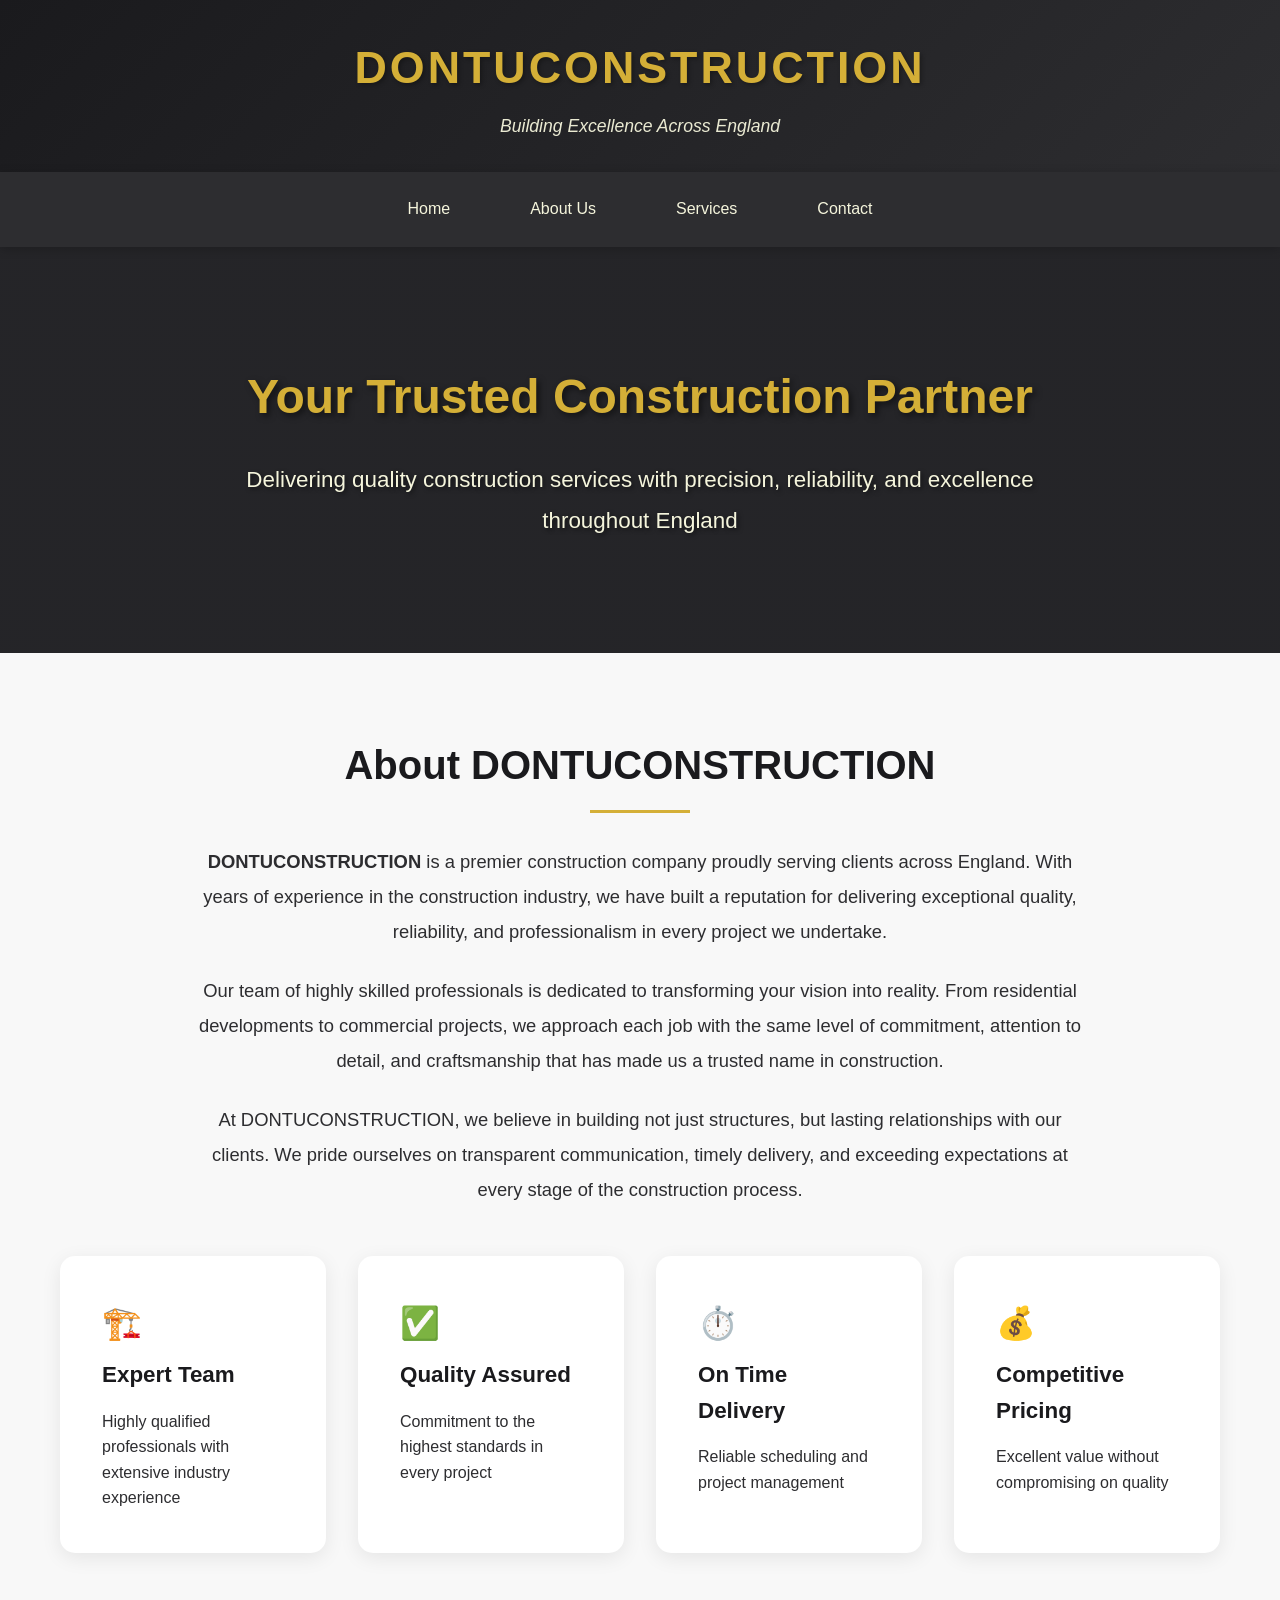
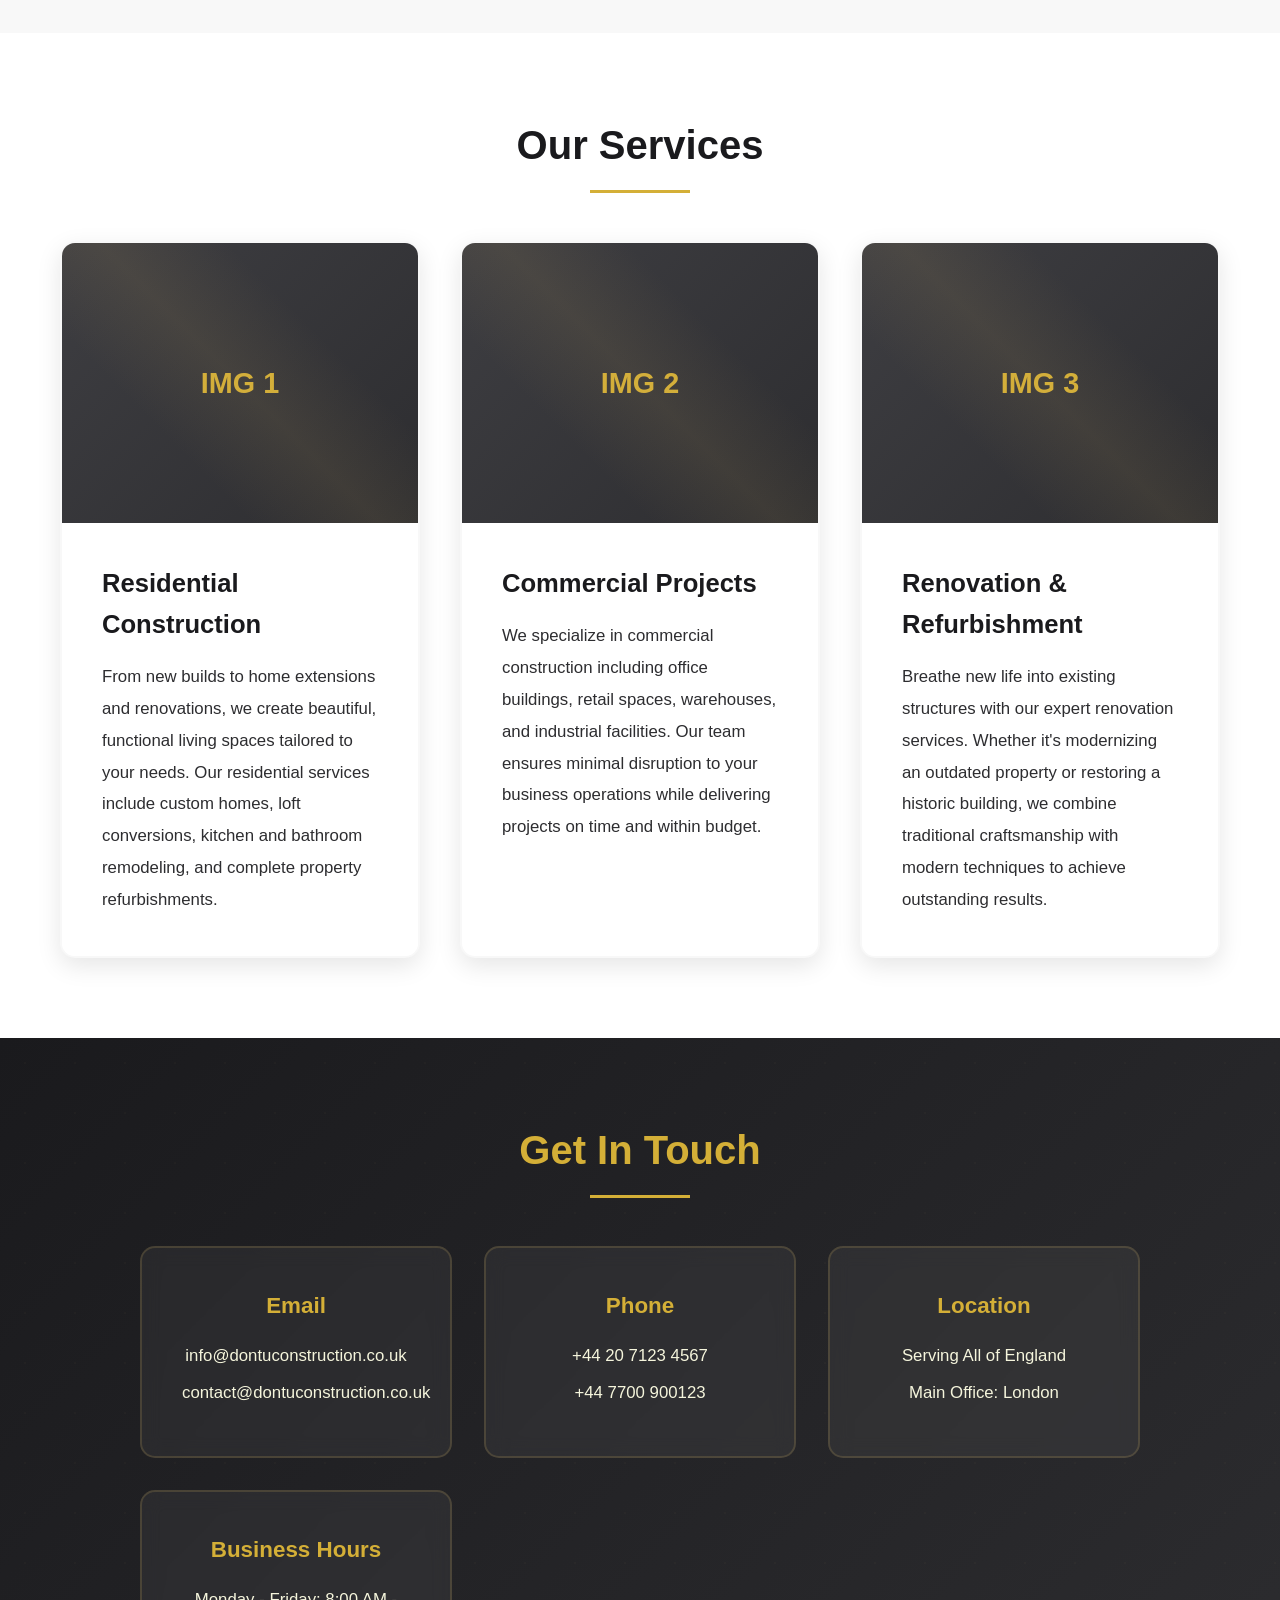
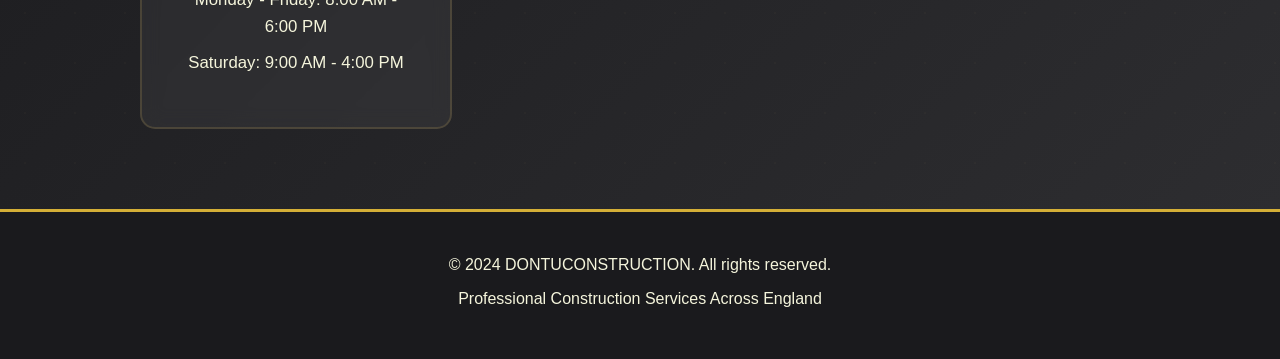
==== commit 99644554: "fix" ====
--- a/index.html
+++ b/index.html
@@ -131,25 +131,25 @@
             <h2>Get In Touch</h2>
             <div class="contact-info">
                 <div class="contact-item fade-in">
-                    <h3>📧 Email</h3>
-                    <p><a href="/cdn-cgi/l/email-protection#b3daddd5dcf3d7dcddc7c6d0dcddc0c7c1c6d0c7dadcdd9dd0dc9dc6d8"><span class="__cf_email__" data-cfemail="bbd2d5ddd4fbdfd4d5cfced8d4d5c8cfc9ced8cfd2d4d595d8d495ced0">[email&#160;protected]</span></a></p>
-                    <p><a href="/cdn-cgi/l/email-protection#3e5d51504a5f5d4a7e5a51504a4b5d51504d4a4c4b5d4a575150105d51104b55"><span class="__cf_email__" data-cfemail="284b47465c494b5c684c47465c5d4b47465b5c5a5d4b5c414746064b47065d43">[email&#160;protected]</span></a></p>
+                    <h3>Email</h3>
+                    <p><a href="mailto:info@dontuconstruction.co.uk">info@dontuconstruction.co.uk</a></p>
+                    <p><a href="mailto:contact@dontuconstruction.co.uk">contact@dontuconstruction.co.uk</a></p>
                 </div>
 
                 <div class="contact-item fade-in">
-                    <h3>📞 Phone</h3>
+                    <h3>Phone</h3>
                     <p><a href="tel:+442071234567">+44 20 7123 4567</a></p>
                     <p><a href="tel:+447700900123">+44 7700 900123</a></p>
                 </div>
 
                 <div class="contact-item fade-in">
-                    <h3>📍 Location</h3>
+                    <h3>Location</h3>
                     <p>Serving All of England</p>
                     <p>Main Office: London</p>
                 </div>
 
                 <div class="contact-item fade-in">
-                    <h3>⏰ Business Hours</h3>
+                    <h3>Business Hours</h3>
                     <p>Monday - Friday: 8:00 AM - 6:00 PM</p>
                     <p>Saturday: 9:00 AM - 4:00 PM</p>
                 </div>
@@ -157,4 +157,15 @@
         </div>
     </section>
 
-    +    <!-- Footer -->
+    <footer>
+        <div class="container">
+            <p>&copy; 2024 DONTUCONSTRUCTION. All rights reserved.</p>
+            <p>Professional Construction Services Across England</p>
+        </div>
+    </footer>
+
+    <!-- JavaScript -->
+    <script src="js/script.js"></script>
+</body>
+</html>
--- a/css/style.css
+++ b/css/style.css
@@ -101,7 +101,7 @@
 /* ========== HERO SECTION ========== */
 .hero {
     background: linear-gradient(rgba(26, 26, 29, 0.7), rgba(26, 26, 29, 0.7)), 
-                url('data:image/svg+xml;utf8,<svg xmlns="http://www.w3.org/2000/svg" viewBox="0 0 1200 600"><rect fill="%233E3E42" width="1200" height="600"/><text x="50%" y="50%" font-size="48" fill="%23C9A961" text-anchor="middle" dominant-baseline="middle">Premium Construction</text></svg>');
+                var(--light-charcoal);
     background-size: cover;
     background-position: center;
     background-attachment: fixed;
@@ -317,7 +317,7 @@
     left: 0;
     right: 0;
     bottom: 0;
-    background: url('data:image/svg+xml;utf8,<svg xmlns="http://www.w3.org/2000/svg" viewBox="0 0 100 100"><circle cx="50" cy="50" r="1" fill="%23C9A961" opacity="0.1"/></svg>');
+    background-image: radial-gradient(circle, rgba(201, 169, 97, 0.1) 1px, transparent 1px);
     background-size: 50px 50px;
     opacity: 0.3;
 }
